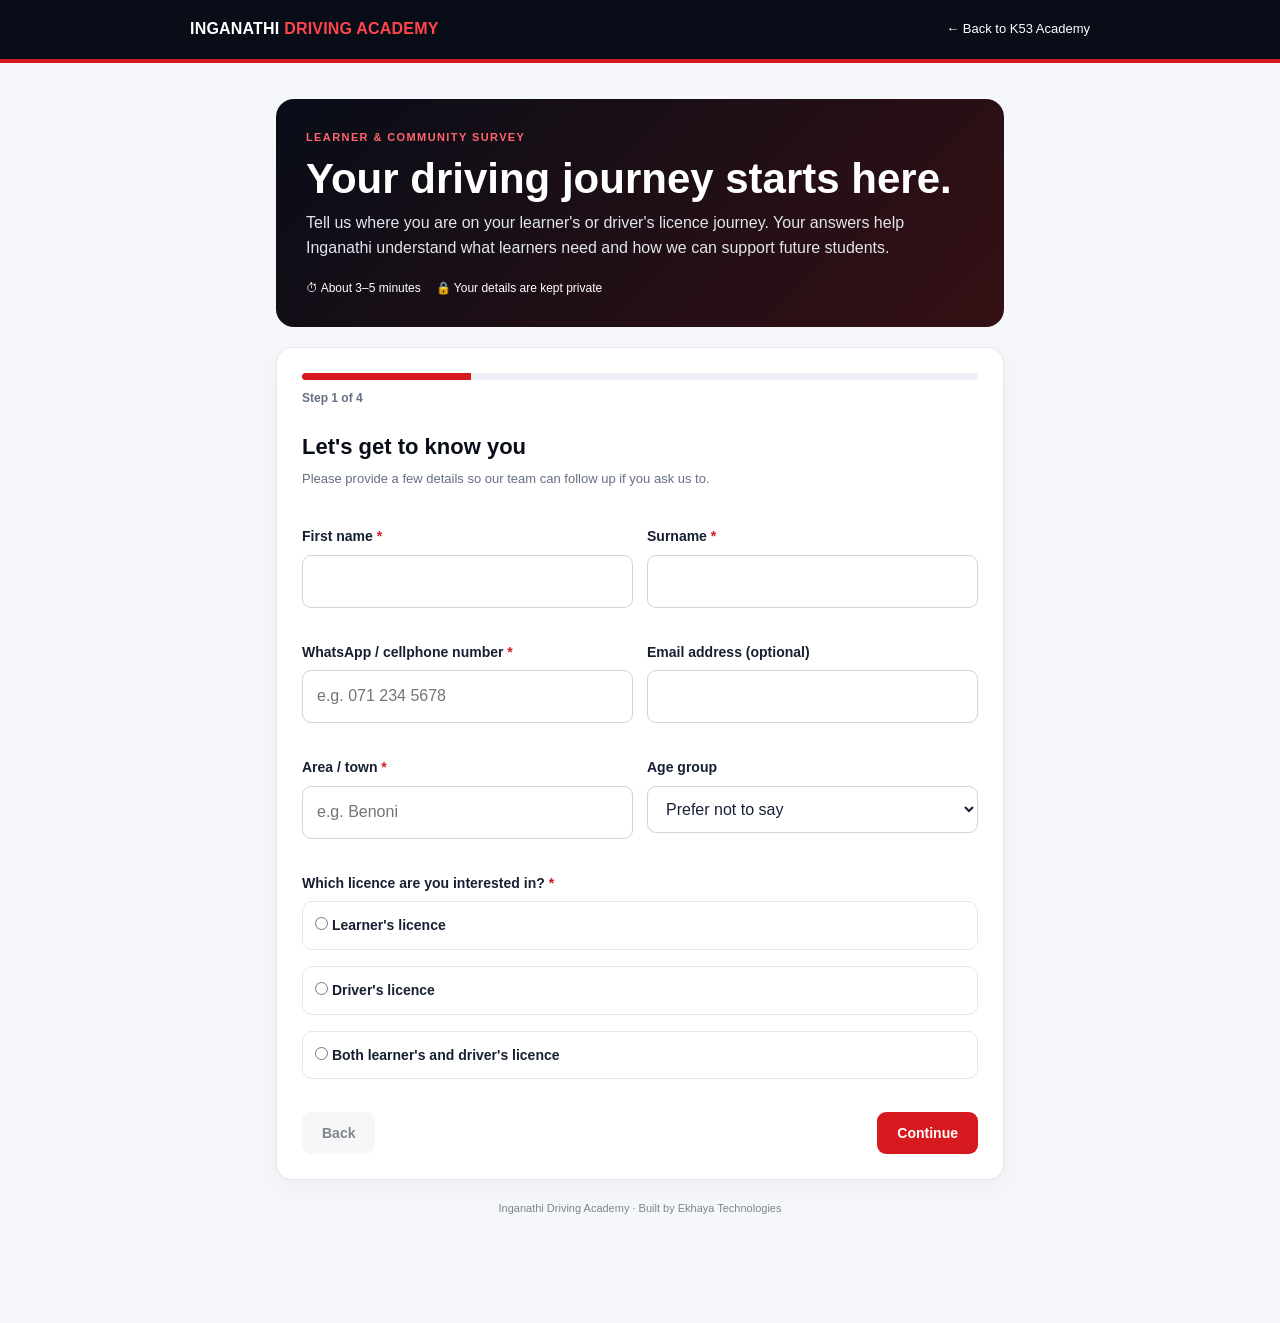
==== learner-survey/index.html @ c61d9b58 "Add standalone Inganathi learner survey app" ====
<!doctype html>
<html lang="en">
<head>
<meta charset="utf-8">
<meta name="viewport" content="width=device-width,initial-scale=1">
<meta name="theme-color" content="#080d18">
<meta name="description" content="Tell Inganathi Driving Academy where you are on your learner's and driver's licence journey.">
<title>Learner Survey | Inganathi Driving Academy</title>
<style>
:root{--ink:#080d18;--red:#d71920;--muted:#657084;--line:#e3e8ef;--paper:#f5f7fa}
*{box-sizing:border-box}body{margin:0;background:var(--paper);color:#172033;font:16px/1.55 Arial,Helvetica,sans-serif}a{color:inherit}.top{background:var(--ink);color:#fff;border-bottom:4px solid var(--red);padding:17px 20px}.topin{max-width:900px;margin:auto;display:flex;align-items:center;justify-content:space-between;gap:12px}.brand{font-weight:900;letter-spacing:.2px}.brand span{color:#ff454b}.top a{font-size:13px;text-decoration:none;color:#fff}.wrap{max-width:760px;margin:36px auto;padding:0 16px 50px}.intro{background:linear-gradient(135deg,#080d18,#351014);color:white;padding:30px;border-radius:18px;margin-bottom:20px}.eyebrow{font-size:11px;font-weight:900;letter-spacing:1.4px;color:#ff666b;text-transform:uppercase}.intro h1{font-size:clamp(28px,6vw,42px);line-height:1.08;margin:10px 0}.intro p{color:#e1e5ec;margin:0;max-width:600px}.meta{display:flex;gap:15px;flex-wrap:wrap;margin-top:18px;color:#fff;font-size:12px}.panel{background:#fff;border:1px solid var(--line);border-radius:16px;padding:25px;box-shadow:0 8px 26px #10203b0b}.progressline{height:7px;background:#edf0f4;border-radius:10px;overflow:hidden;margin:0 0 9px}.progressline span{display:block;height:100%;width:0;background:var(--red);transition:width .2s}.stepmeta{font-size:12px;color:var(--muted);font-weight:700;margin-bottom:22px}.step h2{font-size:22px;margin:0 0 5px;color:var(--ink)}.hint{color:var(--muted);font-size:13px;margin:0 0 20px}.field{margin:17px 0}.field label,.legend{display:block;font-size:14px;font-weight:800;margin-bottom:7px}.req{color:var(--red)}input,select,textarea{width:100%;padding:13px 14px;border:1px solid #ccd4df;border-radius:9px;font:inherit;background:#fff;color:#172033}input:focus,select:focus,textarea:focus{outline:3px solid #d7192020;border-color:var(--red)}.choices{display:grid;gap:9px}.choice{display:flex;align-items:flex-start;gap:10px;padding:12px;border:1px solid var(--line);border-radius:10px;cursor:pointer;font-size:14px}.choice:has(input:checked){border-color:var(--red);background:#fff8f8}.choice input{width:auto;margin:3px 0 0;accent-color:var(--red)}.grid{display:grid;grid-template-columns:1fr 1fr;gap:0 14px}.actions{display:flex;justify-content:space-between;gap:12px;margin-top:26px}.btn{border:0;border-radius:9px;padding:13px 20px;font-weight:800;cursor:pointer;font-size:14px}.primary{background:var(--red);color:white}.secondary{background:#edf0f4;color:var(--ink)}.btn:disabled{opacity:.5;cursor:not-allowed}.hidden{display:none!important}.note{background:#fff8e9;border-left:4px solid #d99a20;padding:12px 14px;font-size:12px;color:#5f4a20;border-radius:0 8px 8px 0}.consent{font-size:12px;color:var(--muted)}.success{text-align:center;padding:20px 5px}.tick{width:58px;height:58px;border-radius:50%;display:grid;place-items:center;background:#e8f7ee;color:#187344;font-size:30px;margin:0 auto 14px}.success h2{font-size:27px;color:var(--ink)}.footer{text-align:center;color:#7b8492;font-size:11px;padding:20px}.error{color:#b42318;font-size:13px;margin-top:10px}.hp{position:absolute;left:-9999px;opacity:0}
@media(max-width:600px){.wrap{margin:18px auto}.intro{padding:23px}.panel{padding:19px}.grid{grid-template-columns:1fr}.actions .btn{flex:1}}
</style>
</head>
<body>
<header class="top"><div class="topin"><div class="brand">INGANATHI <span>DRIVING ACADEMY</span></div><a href="../index.html">← Back to K53 Academy</a></div></header>
<main class="wrap">
<section class="intro"><div class="eyebrow">Learner & community survey</div><h1>Your driving journey starts here.</h1><p>Tell us where you are on your learner's or driver's licence journey. Your answers help Inganathi understand what learners need and how we can support future students.</p><div class="meta"><span>⏱ About 3–5 minutes</span><span>🔒 Your details are kept private</span></div></section>
<section class="panel" id="surveyPanel">
<div class="progressline"><span id="progress"></span></div><div class="stepmeta" id="stepmeta">Step 1 of 4</div>
<form id="surveyForm" novalidate>
<div class="hp" aria-hidden="true"><label>Leave this field empty<input name="website" tabindex="-1" autocomplete="off"></label></div>
<section class="step" data-step="0">
<h2>Let's get to know you</h2><p class="hint">Please provide a few details so our team can follow up if you ask us to.</p>
<div class="grid">
<div class="field"><label for="firstName">First name <span class="req">*</span></label><input id="firstName" name="firstName" autocomplete="given-name" required maxlength="70"></div>
<div class="field"><label for="surname">Surname <span class="req">*</span></label><input id="surname" name="surname" autocomplete="family-name" required maxlength="70"></div>
<div class="field"><label for="phone">WhatsApp / cellphone number <span class="req">*</span></label><input id="phone" name="phone" type="tel" autocomplete="tel" placeholder="e.g. 071 234 5678" required maxlength="25"></div>
<div class="field"><label for="email">Email address (optional)</label><input id="email" name="email" type="email" autocomplete="email" maxlength="120"></div>
<div class="field"><label for="area">Area / town <span class="req">*</span></label><input id="area" name="area" placeholder="e.g. Benoni" required maxlength="100"></div>
<div class="field"><label for="ageGroup">Age group</label><select id="ageGroup" name="ageGroup"><option value="">Prefer not to say</option><option>Under 18</option><option>18–24</option><option>25–34</option><option>35–44</option><option>45+</option></select></div>
</div>
<div class="field"><span class="legend">Which licence are you interested in? <span class="req">*</span></span><div class="choices">
<label class="choice"><input type="radio" name="licenceType" value="Learner's licence" required> Learner's licence</label>
<label class="choice"><input type="radio" name="licenceType" value="Driver's licence"> Driver's licence</label>
<label class="choice"><input type="radio" name="licenceType" value="Both"> Both learner's and driver's licence</label>
</div></div>
</section>
<section class="step hidden" data-step="1">
<h2>Where are you on your journey?</h2><p class="hint">Choose the answer that best describes your current situation.</p>
<div class="field"><span class="legend">Have you written your learner's licence test? <span class="req">*</span></span><div class="choices">
<label class="choice"><input type="radio" name="learnerStatus" value="Not written yet" required> No, I have not written it yet</label>
<label class="choice"><input type="radio" name="learnerStatus" value="Passed"> Yes, I passed</label>
<label class="choice"><input type="radio" name="learnerStatus" value="Failed"> Yes, but I did not pass</label>
<label class="choice"><input type="radio" name="learnerStatus" value="Booked"> My test is booked</label>
</div></div>
<div class="field hidden" id="failReason"><span class="legend">What would help you prepare better?</span><div class="choices">
<label class="choice"><input type="checkbox" name="challenges" value="Road signs"> Understanding road signs</label>
<label class="choice"><input type="checkbox" name="challenges" value="Road rules"> Understanding road rules</label>
<label class="choice"><input type="checkbox" name="challenges" value="K53 questions"> Practising K53 questions</label>
<label class="choice"><input type="checkbox" name="challenges" value="Confidence"> Confidence / test anxiety</label>
<label class="choice"><input type="checkbox" name="challenges" value="Study guidance"> Knowing what and how to study</label>
</div></div>
<div class="field hidden" id="passedFollow"><span class="legend">Since passing, what is your next step?</span><div class="choices">
<label class="choice"><input type="radio" name="nextStep" value="Start driving lessons"> I want to start driving lessons</label>
<label class="choice"><input type="radio" name="nextStep" value="Already taking lessons"> I am already taking lessons</label>
<label class="choice"><input type="radio" name="nextStep" value="Not decided"> I have not decided yet</label>
</div></div>
</section>
<section class="step hidden" data-step="2">
<h2>How can Inganathi help?</h2><p class="hint">This helps us understand demand and contact you about relevant services.</p>
<div class="field"><span class="legend">Would you be interested in studying with Inganathi Driving Academy? <span class="req">*</span></span><div class="choices">
<label class="choice"><input type="radio" name="studyInterest" value="Yes, interested" required> Yes, I am interested</label>
<label class="choice"><input type="radio" name="studyInterest" value="Need more information"> I would like more information first</label>
<label class="choice"><input type="radio" name="studyInterest" value="Not right now"> Not right now</label>
</div></div>
<div class="field"><span class="legend">What type of support are you interested in?</span><div class="choices">
<label class="choice"><input type="checkbox" name="support" value="K53 learner preparation"> K53 learner's licence preparation</label>
<label class="choice"><input type="checkbox" name="support" value="Driving lessons"> Practical driving lessons</label>
<label class="choice"><input type="checkbox" name="support" value="Test preparation guidance"> Guidance before booking a test</label>
<label class="choice"><input type="checkbox" name="support" value="Not sure yet"> I am not sure yet</label>
</div></div>
<div class="field"><span class="legend">When would you like to get started?</span><div class="choices">
<label class="choice"><input type="radio" name="startWhen" value="As soon as possible"> As soon as possible</label>
<label class="choice"><input type="radio" name="startWhen" value="Within a month"> Within a month</label>
<label class="choice"><input type="radio" name="startWhen" value="Within 3 months"> Within 3 months</label>
<label class="choice"><input type="radio" name="startWhen" value="Just researching"> I am just researching</label>
</div></div>
<div class="field"><label for="challengeOther">What is your biggest challenge right now? (optional)</label><textarea id="challengeOther" name="challengeOther" rows="3" maxlength="500" placeholder="Tell us briefly..."></textarea></div>
</section>
<section class="step hidden" data-step="3">
<h2>Let's grow the Inganathi community</h2><p class="hint">If you know someone who wants to get a learner's or driver's licence, you can tell them about us.</p>
<div class="field"><label for="referrerName">Who referred you to Inganathi? (optional)</label><input id="referrerName" name="referrerName" maxlength="100" placeholder="Name or referral source"></div>
<div class="field"><span class="legend">Would you recommend Inganathi to someone you know?</span><div class="choices">
<label class="choice"><input type="radio" name="recommend" value="Yes"> Yes</label><label class="choice"><input type="radio" name="recommend" value="Maybe"> Maybe</label><label class="choice"><input type="radio" name="recommend" value="Not sure"> Not sure</label>
</div></div>
<div class="field"><span class="legend">Would you like to refer a friend or family member? (optional)</span><div class="choices">
<label class="choice"><input type="radio" name="hasReferral" value="Yes"> Yes</label><label class="choice"><input type="radio" name="hasReferral" value="No"> No</label>
</div></div>
<div id="referralFields" class="hidden">
<div class="grid"><div class="field"><label for="friendName">Their name</label><input id="friendName" name="friendName" maxlength="100"></div><div class="field"><label for="friendPhone">Their cellphone number</label><input id="friendPhone" name="friendPhone" type="tel" maxlength="25"></div></div>
<p class="note">Only share another person's contact details if they have agreed that Inganathi may contact them. You can simply share our survey link with them instead.</p>
</div>
<div class="field"><span class="legend">How would you prefer us to contact you if you request information?</span><div class="choices">
<label class="choice"><input type="radio" name="contactPreference" value="WhatsApp" checked> WhatsApp</label><label class="choice"><input type="radio" name="contactPreference" value="Phone call"> Phone call</label><label class="choice"><input type="radio" name="contactPreference" value="Email"> Email</label>
</div></div>
<div class="field"><label class="choice"><input type="checkbox" name="contactConsent" value="Yes" required> I agree that Inganathi may use the information I submit to respond to my enquiry and manage this survey. <span class="req">*</span></label></div>
<div class="field"><label class="choice"><input type="checkbox" name="marketingConsent" value="Yes"> I would also like to receive occasional Inganathi news, study programme information and offers. I understand I can opt out at any time.</label></div>
<p class="consent">We collect only the information needed for this survey and follow-up. Your details are kept in a private Inganathi-controlled Google Sheet and are not displayed publicly. Marketing messages are optional. You may ask us to correct or delete your information by contacting Inganathi Driving Academy. Do not enter another person's details unless they have agreed.</p>
<div class="note">Please review your answers before submitting. Submitting this survey does not register you for lessons or guarantee a place in a programme.</div>
</section>
<div class="error" id="formError" role="alert"></div>
<div class="actions"><button class="btn secondary" type="button" id="backBtn" disabled>Back</button><button class="btn primary" type="button" id="nextBtn">Continue</button><button class="btn primary hidden" type="submit" id="submitBtn">Submit survey</button></div>
</form>
</section>
<section class="panel success hidden" id="successPanel"><div class="tick">✓</div><h2>Thank you for sharing your journey!</h2><p>Your survey has been submitted to Inganathi Driving Academy. If you requested follow-up, our team can use your preferred contact details to get in touch.</p><p style="margin-top:18px"><a class="btn primary" href="../index.html" style="display:inline-block;text-decoration:none">Visit Inganathi K53 Academy</a></p><p class="consent" style="margin-top:18px">Know someone else preparing for a licence? Share this survey link with them.</p><button class="btn secondary" type="button" id="shareBtn">Share survey</button></section>
<footer class="footer">Inganathi Driving Academy · Built by Ekhaya Technologies</footer>
</main>
<script>
/* Set this to the deployed Google Apps Script Web App URL after setup. */
const SURVEY_ENDPOINT = "PASTE_GOOGLE_APPS_SCRIPT_WEB_APP_URL_HERE";
const steps=[...document.querySelectorAll(".step")];let current=0;
const $=id=>document.getElementById(id);
function selected(name){return document.querySelector('input[name="'+name+'"]:checked')?.value||""}
function showStep(){steps.forEach((s,i)=>s.classList.toggle("hidden",i!==current));$("progress").style.width=((current+1)/steps.length*100)+"%";$("stepmeta").textContent="Step "+(current+1)+" of "+steps.length;$("backBtn").disabled=current===0;$("nextBtn").classList.toggle("hidden",current===steps.length-1);$("submitBtn").classList.toggle("hidden",current!==steps.length-1);$("formError").textContent="";window.scrollTo({top:0,behavior:"smooth"})}
function validateStep(){const step=steps[current];const required=[...step.querySelectorAll("[required]")];for(const el of required){if(el.type==="radio"){if(!selected(el.name)){document.querySelector('input[name="'+el.name+'"]')?.focus();return false}}else if(el.type==="checkbox"?!el.checked:!el.value.trim()){el.focus();return false}}if(current===0){const phone=$("phone").value.trim();if(!/^[+\d][\d\s()\-]{6,22}$/.test(phone)){ $("phone").setCustomValidity("Enter a valid cellphone number.");$("phone").reportValidity();return false}else $("phone").setCustomValidity("");const email=$("email");if(email.value&&!email.checkValidity()){email.reportValidity();return false}}return true}
$("backBtn").addEventListener("click",()=>{if(current>0){current--;showStep()}});
$("nextBtn").addEventListener("click",()=>{if(!validateStep()){$("formError").textContent="Please complete the required fields before continuing.";return}current++;showStep()});
document.querySelectorAll('input[name="learnerStatus"]').forEach(el=>el.addEventListener("change",()=>{const v=selected("learnerStatus");$("failReason").classList.toggle("hidden",v!=="Failed"&&v!=="Not written yet");$("passedFollow").classList.toggle("hidden",v!=="Passed")}));
document.querySelectorAll('input[name="hasReferral"]').forEach(el=>el.addEventListener("change",()=>{$("referralFields").classList.toggle("hidden",selected("hasReferral")!=="Yes")}));
function val(name){return selected(name)}
function checks(name){return [...document.querySelectorAll('input[name="'+name+'"]:checked')].map(x=>x.value)}
$("surveyForm").addEventListener("submit",async e=>{e.preventDefault();if(!validateStep()){$("formError").textContent="Please accept the required consent before submitting.";return}if(SURVEY_ENDPOINT.includes("PASTE_")){$("formError").textContent="The survey is not connected yet. Please contact the academy administrator.";return}
const f=new FormData(e.currentTarget);const payload={type:"learner_survey",firstName:f.get("firstName"),surname:f.get("surname"),phone:f.get("phone"),email:f.get("email"),area:f.get("area"),ageGroup:f.get("ageGroup"),licenceType:val("licenceType"),learnerStatus:val("learnerStatus"),challenges:checks("challenges"),nextStep:val("nextStep"),studyInterest:val("studyInterest"),support:checks("support"),startWhen:val("startWhen"),challengeOther:f.get("challengeOther"),referrerName:f.get("referrerName"),recommend:val("recommend"),hasReferral:val("hasReferral"),friendName:f.get("friendName"),friendPhone:f.get("friendPhone"),contactPreference:val("contactPreference"),contactConsent:f.get("contactConsent")==="Yes",marketingConsent:f.get("marketingConsent")==="Yes",website:f.get("website"),submittedAt:new Date().toISOString()};
if(payload.hasReferral==="Yes"&&(payload.friendName||payload.friendPhone)&&!payload.friendName){$("formError").textContent="Please add the referred person's name, or remove their details.";return}
const btn=$("submitBtn");btn.disabled=true;btn.textContent="Submitting…";
try{await fetch(SURVEY_ENDPOINT,{method:"POST",mode:"no-cors",headers:{"Content-Type":"text/plain;charset=utf-8"},body:JSON.stringify(payload)});$("surveyPanel").classList.add("hidden");$("successPanel").classList.remove("hidden");window.scrollTo({top:0,behavior:"smooth"})}catch(err){$("formError").textContent="We could not send your response. Please check your connection and try again.";btn.disabled=false;btn.textContent="Submit survey"}
});
$("shareBtn").addEventListener("click",async()=>{const data={title:"Inganathi Learner Survey",text:"Tell Inganathi Driving Academy where you are on your learner's or driver's licence journey.",url:location.href};if(navigator.share){try{await navigator.share(data)}catch(e){}}else if(navigator.clipboard){await navigator.clipboard.writeText(location.href);$("shareBtn").textContent="Link copied"}});
showStep();
</script>
</body></html>
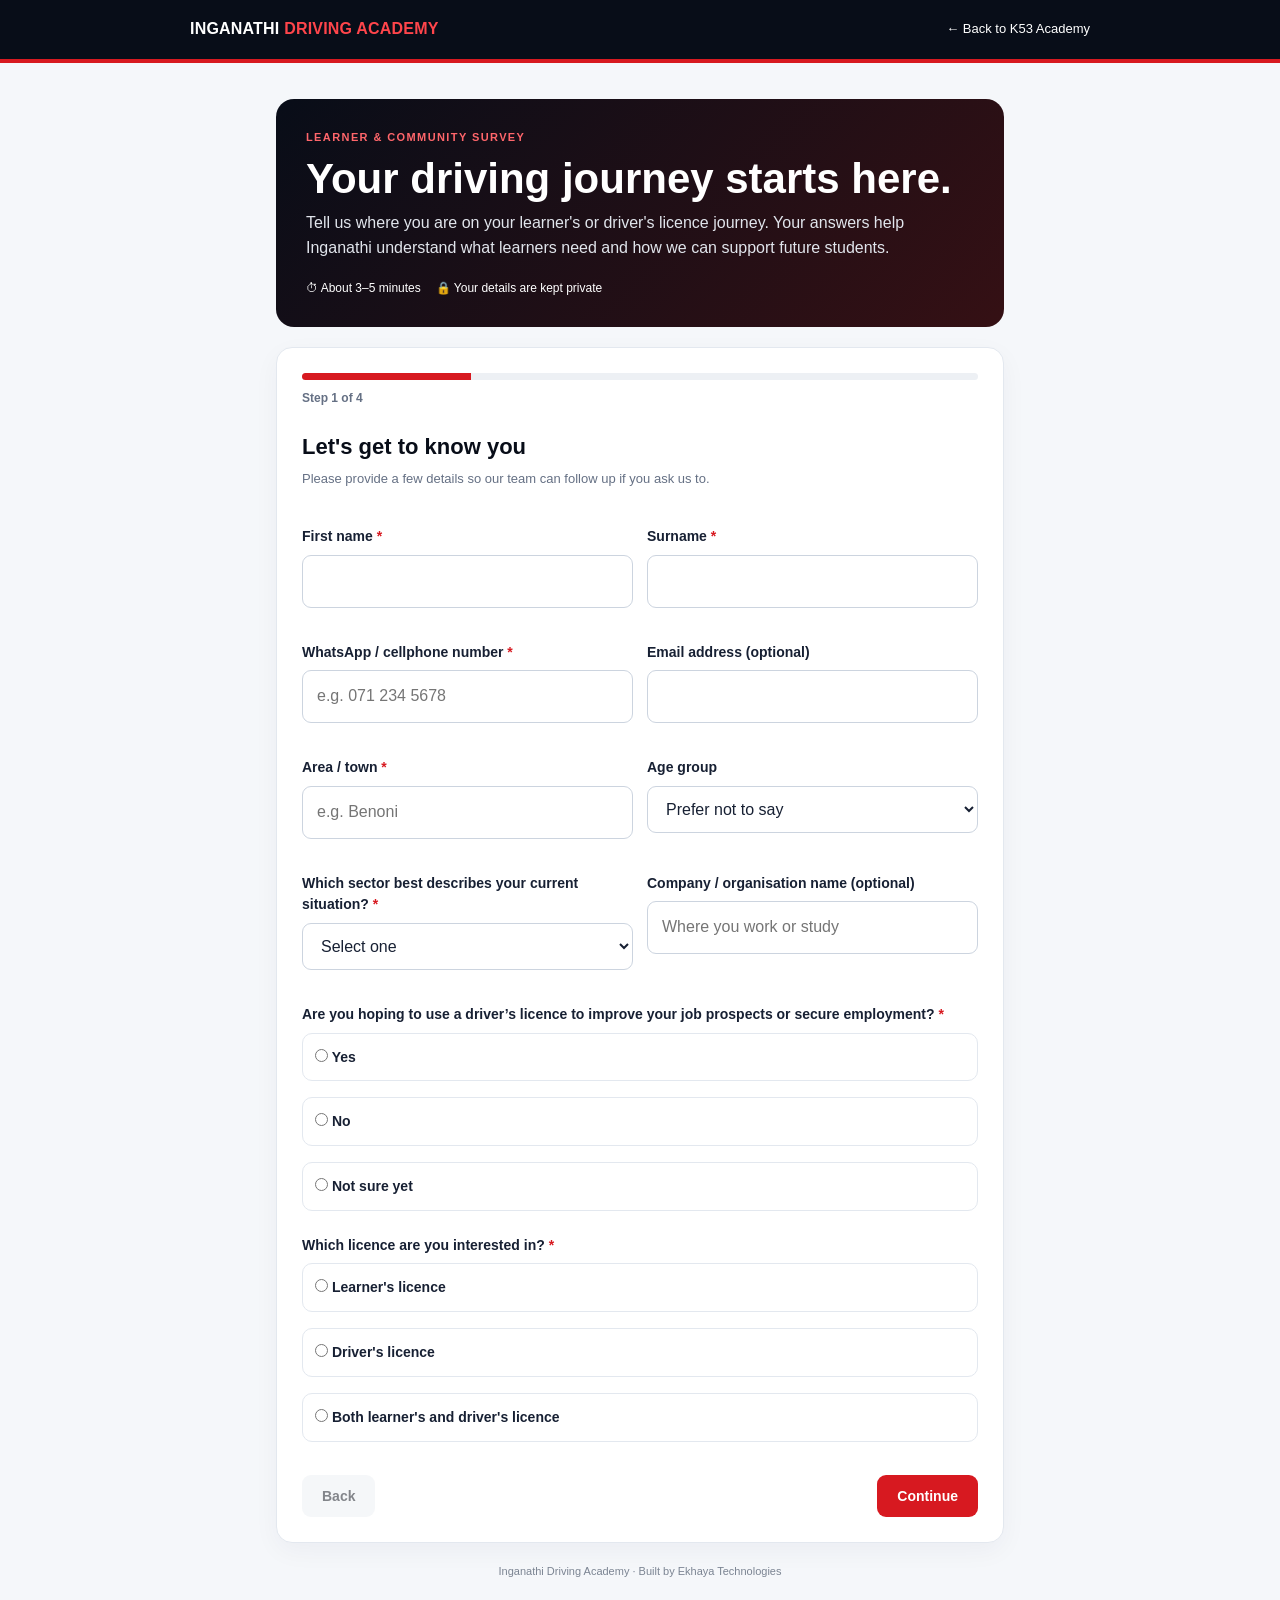
==== commit 1ace5c36: "Add employment profile and conditional learner or driver survey paths" ====
--- a/learner-survey/index.html
+++ b/learner-survey/index.html
@@ -29,7 +29,10 @@
 <div class="field"><label for="email">Email address (optional)</label><input id="email" name="email" type="email" autocomplete="email" maxlength="120"></div>
 <div class="field"><label for="area">Area / town <span class="req">*</span></label><input id="area" name="area" placeholder="e.g. Benoni" required maxlength="100"></div>
 <div class="field"><label for="ageGroup">Age group</label><select id="ageGroup" name="ageGroup"><option value="">Prefer not to say</option><option>Under 18</option><option>18–24</option><option>25–34</option><option>35–44</option><option>45+</option></select></div>
+<div class="field"><label for="workSector">Which sector best describes your current situation? <span class="req">*</span></label><select id="workSector" name="workSector" required><option value="">Select one</option><option>Retail</option><option>Education</option><option>Healthcare</option><option>Hospitality</option><option>Transport and logistics</option><option>Construction and trades</option><option>Security</option><option>Manufacturing</option><option>Office and administration</option><option>Self-employed</option><option>Student</option><option>Unemployed / looking for work</option><option>Other</option><option>Prefer not to say</option></select></div>
+<div class="field"><label for="companyName">Company / organisation name (optional)</label><input id="companyName" name="companyName" maxlength="120" placeholder="Where you work or study"></div>
 </div>
+<div class="field"><span class="legend">Are you hoping to use a driver’s licence to improve your job prospects or secure employment? <span class="req">*</span></span><div class="choices"><label class="choice"><input type="radio" name="employmentGoal" value="Yes" required> Yes</label><label class="choice"><input type="radio" name="employmentGoal" value="No"> No</label><label class="choice"><input type="radio" name="employmentGoal" value="Not sure"> Not sure yet</label></div></div>
 <div class="field"><span class="legend">Which licence are you interested in? <span class="req">*</span></span><div class="choices">
 <label class="choice"><input type="radio" name="licenceType" value="Learner's licence" required> Learner's licence</label>
 <label class="choice"><input type="radio" name="licenceType" value="Driver's licence"> Driver's licence</label>
@@ -37,21 +40,34 @@
 </div></div>
 </section>
 <section class="step hidden" data-step="1">
-<h2>Where are you on your journey?</h2><p class="hint">Choose the answer that best describes your current situation.</p>
+<h2>Your licence journey</h2><p class="hint">We’ll only show questions that match the licence support you’re looking for.</p>
+<div id="learnerPath">
 <div class="field"><span class="legend">Have you written your learner's licence test? <span class="req">*</span></span><div class="choices">
-<label class="choice"><input type="radio" name="learnerStatus" value="Not written yet" required> No, I have not written it yet</label>
+<label class="choice"><input type="radio" name="learnerStatus" value="Not written yet"> No, I have not written it yet</label>
 <label class="choice"><input type="radio" name="learnerStatus" value="Passed"> Yes, I passed</label>
 <label class="choice"><input type="radio" name="learnerStatus" value="Failed"> Yes, but I did not pass</label>
 <label class="choice"><input type="radio" name="learnerStatus" value="Booked"> My test is booked</label>
 </div></div>
-<div class="field hidden" id="failReason"><span class="legend">What would help you prepare better?</span><div class="choices">
+<div class="field hidden" id="failReason"><span class="legend">What would help you prepare better? (optional)</span><div class="choices">
 <label class="choice"><input type="checkbox" name="challenges" value="Road signs"> Understanding road signs</label>
 <label class="choice"><input type="checkbox" name="challenges" value="Road rules"> Understanding road rules</label>
 <label class="choice"><input type="checkbox" name="challenges" value="K53 questions"> Practising K53 questions</label>
 <label class="choice"><input type="checkbox" name="challenges" value="Confidence"> Confidence / test anxiety</label>
 <label class="choice"><input type="checkbox" name="challenges" value="Study guidance"> Knowing what and how to study</label>
+</div></div></div>
+<div id="driverPath" class="hidden">
+<div class="field"><span class="legend">Do you currently have a learner's licence? <span class="req">*</span></span><div class="choices">
+<label class="choice"><input type="radio" name="driverLearnerPermit" value="Yes"> Yes</label>
+<label class="choice"><input type="radio" name="driverLearnerPermit" value="No"> No</label>
+<label class="choice"><input type="radio" name="driverLearnerPermit" value="Test booked"> My learner's test is booked</label>
 </div></div>
-<div class="field hidden" id="passedFollow"><span class="legend">Since passing, what is your next step?</span><div class="choices">
+<div class="field"><span class="legend">What driving support are you looking for? (optional)</span><div class="choices">
+<label class="choice"><input type="checkbox" name="drivingNeeds" value="Beginner driving lessons"> Beginner driving lessons</label>
+<label class="choice"><input type="checkbox" name="drivingNeeds" value="Confidence behind the wheel"> Building confidence behind the wheel</label>
+<label class="choice"><input type="checkbox" name="drivingNeeds" value="Test preparation"> Preparing for the driving test</label>
+<label class="choice"><input type="checkbox" name="drivingNeeds" value="Refresher lessons"> Refresher lessons</label>
+</div></div></div>
+<div class="field hidden" id="passedFollow"><span class="legend">Since passing your learner's test, what is your next step?</span><div class="choices">
 <label class="choice"><input type="radio" name="nextStep" value="Start driving lessons"> I want to start driving lessons</label>
 <label class="choice"><input type="radio" name="nextStep" value="Already taking lessons"> I am already taking lessons</label>
 <label class="choice"><input type="radio" name="nextStep" value="Not decided"> I have not decided yet</label>
@@ -64,12 +80,9 @@
 <label class="choice"><input type="radio" name="studyInterest" value="Need more information"> I would like more information first</label>
 <label class="choice"><input type="radio" name="studyInterest" value="Not right now"> Not right now</label>
 </div></div>
-<div class="field"><span class="legend">What type of support are you interested in?</span><div class="choices">
-<label class="choice"><input type="checkbox" name="support" value="K53 learner preparation"> K53 learner's licence preparation</label>
-<label class="choice"><input type="checkbox" name="support" value="Driving lessons"> Practical driving lessons</label>
-<label class="choice"><input type="checkbox" name="support" value="Test preparation guidance"> Guidance before booking a test</label>
-<label class="choice"><input type="checkbox" name="support" value="Not sure yet"> I am not sure yet</label>
-</div></div>
+<div class="field" id="learnerSupport"><span class="legend">What learner support would interest you? (optional)</span><div class="choices"><label class="choice"><input type="checkbox" name="support" value="K53 learner preparation"> K53 learner's licence preparation</label><label class="choice"><input type="checkbox" name="support" value="Test preparation guidance"> Guidance before booking a learner's test</label></div></div>
+<div class="field hidden" id="driverSupport"><span class="legend">What driving support would interest you? (optional)</span><div class="choices"><label class="choice"><input type="checkbox" name="support" value="Practical driving lessons"> Practical driving lessons</label><label class="choice"><input type="checkbox" name="support" value="Driving test preparation"> Driving test preparation</label></div></div>
+<div class="field"><label class="choice"><input type="checkbox" name="support" value="Not sure yet"> I am not sure which programme I need yet</label></div>
 <div class="field"><span class="legend">When would you like to get started?</span><div class="choices">
 <label class="choice"><input type="radio" name="startWhen" value="As soon as possible"> As soon as possible</label>
 <label class="choice"><input type="radio" name="startWhen" value="Within a month"> Within a month</label>
@@ -112,21 +125,23 @@
 const steps=[...document.querySelectorAll(".step")];let current=0;
 const $=id=>document.getElementById(id);
 function selected(name){return document.querySelector('input[name="'+name+'"]:checked')?.value||""}
+function showConditional(el,show){el.classList.toggle("hidden",!show);el.querySelectorAll("input,select,textarea").forEach(x=>{x.disabled=!show;if(!show){if(x.type==="radio"||x.type==="checkbox")x.checked=false;else x.value="";}})}
+function updateJourney(){const type=selected("licenceType"),status=selected("learnerStatus"),learner=type==="Learner's licence"||type==="Both",driver=type==="Driver's licence"||type==="Both";showConditional($("learnerPath"),learner);showConditional($("driverPath"),type==="Driver's licence");showConditional($("failReason"),learner&&(status==="Failed"||status==="Not written yet"));showConditional($("passedFollow"),learner&&status==="Passed"&&driver);showConditional($("learnerSupport"),learner);showConditional($("driverSupport"),driver&&(type==="Driver's licence"||status==="Passed"));document.querySelectorAll('input[name="learnerStatus"]').forEach(x=>x.required=learner);document.querySelectorAll('input[name="driverLearnerPermit"]').forEach(x=>x.required=type==="Driver's licence")}
 function showStep(){steps.forEach((s,i)=>s.classList.toggle("hidden",i!==current));$("progress").style.width=((current+1)/steps.length*100)+"%";$("stepmeta").textContent="Step "+(current+1)+" of "+steps.length;$("backBtn").disabled=current===0;$("nextBtn").classList.toggle("hidden",current===steps.length-1);$("submitBtn").classList.toggle("hidden",current!==steps.length-1);$("formError").textContent="";window.scrollTo({top:0,behavior:"smooth"})}
 function validateStep(){const step=steps[current];const required=[...step.querySelectorAll("[required]")];for(const el of required){if(el.type==="radio"){if(!selected(el.name)){document.querySelector('input[name="'+el.name+'"]')?.focus();return false}}else if(el.type==="checkbox"?!el.checked:!el.value.trim()){el.focus();return false}}if(current===0){const phone=$("phone").value.trim();if(!/^[+\d][\d\s()\-]{6,22}$/.test(phone)){ $("phone").setCustomValidity("Enter a valid cellphone number.");$("phone").reportValidity();return false}else $("phone").setCustomValidity("");const email=$("email");if(email.value&&!email.checkValidity()){email.reportValidity();return false}}return true}
 $("backBtn").addEventListener("click",()=>{if(current>0){current--;showStep()}});
 $("nextBtn").addEventListener("click",()=>{if(!validateStep()){$("formError").textContent="Please complete the required fields before continuing.";return}current++;showStep()});
-document.querySelectorAll('input[name="learnerStatus"]').forEach(el=>el.addEventListener("change",()=>{const v=selected("learnerStatus");$("failReason").classList.toggle("hidden",v!=="Failed"&&v!=="Not written yet");$("passedFollow").classList.toggle("hidden",v!=="Passed")}));
+document.querySelectorAll('input[name="licenceType"]').forEach(el=>el.addEventListener("change",updateJourney));document.querySelectorAll('input[name="learnerStatus"]').forEach(el=>el.addEventListener("change",updateJourney));
 document.querySelectorAll('input[name="hasReferral"]').forEach(el=>el.addEventListener("change",()=>{$("referralFields").classList.toggle("hidden",selected("hasReferral")!=="Yes")}));
 function val(name){return selected(name)}
 function checks(name){return [...document.querySelectorAll('input[name="'+name+'"]:checked')].map(x=>x.value)}
 $("surveyForm").addEventListener("submit",async e=>{e.preventDefault();if(!validateStep()){$("formError").textContent="Please accept the required consent before submitting.";return}if(SURVEY_ENDPOINT.includes("PASTE_")){$("formError").textContent="The survey is not connected yet. Please contact the academy administrator.";return}
-const f=new FormData(e.currentTarget);const payload={type:"learner_survey",firstName:f.get("firstName"),surname:f.get("surname"),phone:f.get("phone"),email:f.get("email"),area:f.get("area"),ageGroup:f.get("ageGroup"),licenceType:val("licenceType"),learnerStatus:val("learnerStatus"),challenges:checks("challenges"),nextStep:val("nextStep"),studyInterest:val("studyInterest"),support:checks("support"),startWhen:val("startWhen"),challengeOther:f.get("challengeOther"),referrerName:f.get("referrerName"),recommend:val("recommend"),hasReferral:val("hasReferral"),friendName:f.get("friendName"),friendPhone:f.get("friendPhone"),contactPreference:val("contactPreference"),contactConsent:f.get("contactConsent")==="Yes",marketingConsent:f.get("marketingConsent")==="Yes",website:f.get("website"),submittedAt:new Date().toISOString()};
+const f=new FormData(e.currentTarget);const payload={type:"learner_survey",firstName:f.get("firstName"),surname:f.get("surname"),phone:f.get("phone"),email:f.get("email"),area:f.get("area"),ageGroup:f.get("ageGroup"),licenceType:val("licenceType"),workSector:f.get("workSector"),companyName:f.get("companyName"),employmentGoal:val("employmentGoal"),learnerStatus:val("learnerStatus"),driverLearnerPermit:val("driverLearnerPermit"),drivingNeeds:checks("drivingNeeds"),challenges:checks("challenges"),nextStep:val("nextStep"),studyInterest:val("studyInterest"),support:checks("support"),startWhen:val("startWhen"),challengeOther:f.get("challengeOther"),referrerName:f.get("referrerName"),recommend:val("recommend"),hasReferral:val("hasReferral"),friendName:f.get("friendName"),friendPhone:f.get("friendPhone"),contactPreference:val("contactPreference"),contactConsent:f.get("contactConsent")==="Yes",marketingConsent:f.get("marketingConsent")==="Yes",website:f.get("website"),submittedAt:new Date().toISOString()};
 if(payload.hasReferral==="Yes"&&(payload.friendName||payload.friendPhone)&&!payload.friendName){$("formError").textContent="Please add the referred person's name, or remove their details.";return}
 const btn=$("submitBtn");btn.disabled=true;btn.textContent="Submitting…";
 try{await fetch(SURVEY_ENDPOINT,{method:"POST",mode:"no-cors",headers:{"Content-Type":"text/plain;charset=utf-8"},body:JSON.stringify(payload)});$("surveyPanel").classList.add("hidden");$("successPanel").classList.remove("hidden");window.scrollTo({top:0,behavior:"smooth"})}catch(err){$("formError").textContent="We could not send your response. Please check your connection and try again.";btn.disabled=false;btn.textContent="Submit survey"}
 });
 $("shareBtn").addEventListener("click",async()=>{const data={title:"Inganathi Learner Survey",text:"Tell Inganathi Driving Academy where you are on your learner's or driver's licence journey.",url:location.href};if(navigator.share){try{await navigator.share(data)}catch(e){}}else if(navigator.clipboard){await navigator.clipboard.writeText(location.href);$("shareBtn").textContent="Link copied"}});
-showStep();
+updateJourney();showStep();
 </script>
 </body></html>
